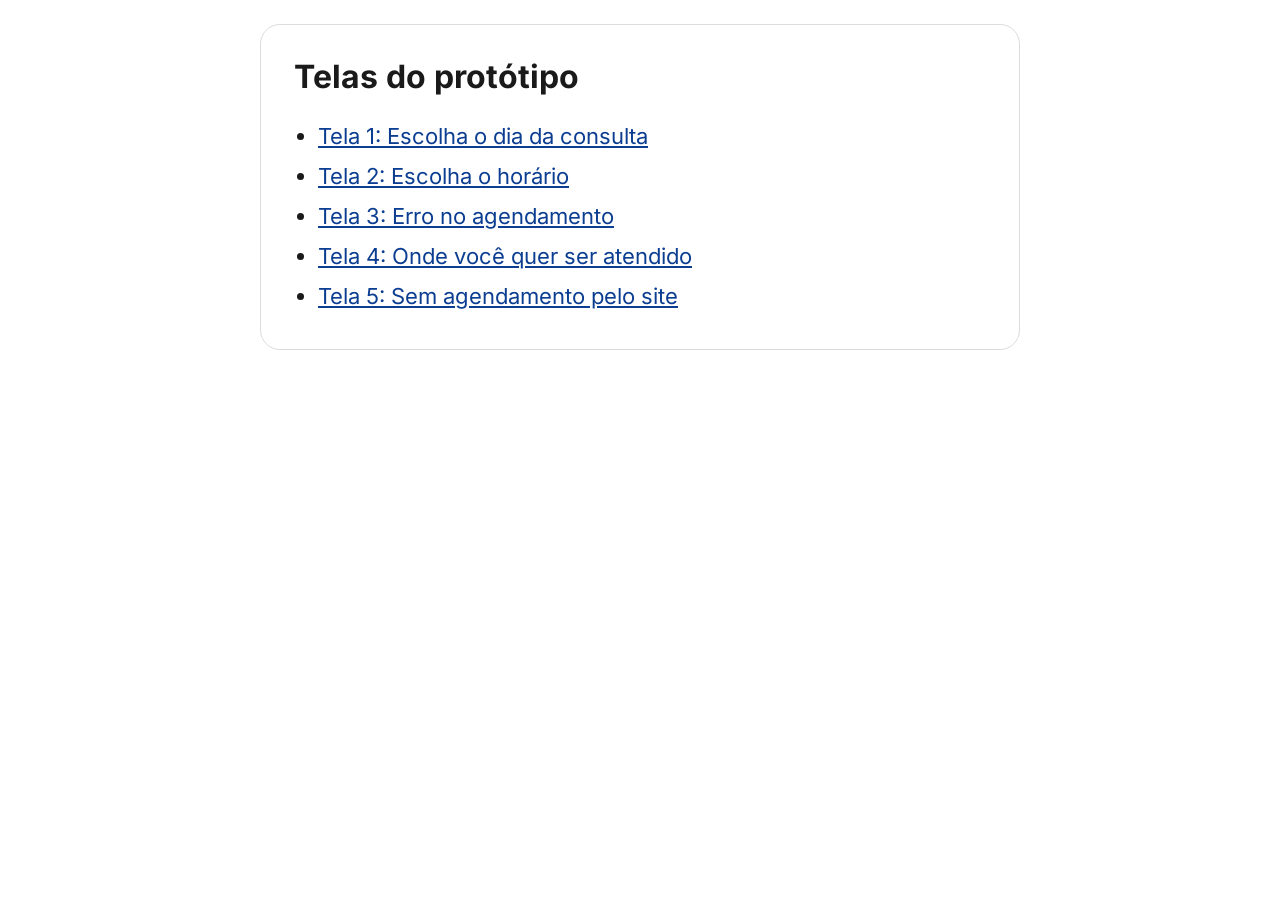
==== index.html @ 3f435fcb "Front-end das 5 telas do prototipo Co-Authored-By: Claude Sonnet 5.5 <noreply@anthropic.com>" ====
<!DOCTYPE html>
<html lang="pt-BR">
<head>
<meta charset="utf-8">
<meta name="viewport" content="width=device-width, initial-scale=1">
<title>Telas do protótipo</title>
<link rel="stylesheet" href="styles.css">
</head>
<body>
<main class="cartao">
<h1>Telas do protótipo</h1>
<ul style="margin-top:20px;padding-left:24px;line-height:40px">
<li><a href="tela-1.html" style="color:#0b3d91">Tela 1: Escolha o dia da consulta</a></li>
<li><a href="tela-2.html" style="color:#0b3d91">Tela 2: Escolha o horário</a></li>
<li><a href="tela-3.html" style="color:#0b3d91">Tela 3: Erro no agendamento</a></li>
<li><a href="tela-4.html" style="color:#0b3d91">Tela 4: Onde você quer ser atendido</a></li>
<li><a href="tela-5.html" style="color:#0b3d91">Tela 5: Sem agendamento pelo site</a></li>
</ul>
</main>
</body>
</html>
---- styles.css ----
@font-face{font-family:"Inter";font-weight:400;font-style:normal;font-display:swap;src:url("fonts/inter-latin-400-normal.woff2") format("woff2")}
@font-face{font-family:"Inter";font-weight:600;font-style:normal;font-display:swap;src:url("fonts/inter-latin-600-normal.woff2") format("woff2")}
@font-face{font-family:"Inter";font-weight:700;font-style:normal;font-display:swap;src:url("fonts/inter-latin-700-normal.woff2") format("woff2")}

:root{--azul:#0b3d91;--texto:#1a1a1a;--cinza:#5f5f5f;--borda:#6b7a99;--claro:#eeeeee}
*{box-sizing:border-box}
html{-webkit-text-size-adjust:100%}
body{margin:0;background:#fff;color:var(--texto);font-family:"Inter",system-ui,sans-serif;font-size:22px;line-height:28px}
h1,h2,p,ol,ul{margin:0;padding:0}
button,input{font:inherit;color:inherit}
button{cursor:pointer}
:focus-visible{outline:3px solid #f5a300;outline-offset:2px}

.cartao{width:100%;max-width:760px;margin:24px auto;border:1px solid #dcdcdc;border-radius:20px;padding:0 33px 33px;background:#fff;overflow:hidden}
.cartao.t1{min-height:907px}.cartao.t2{min-height:774px}.cartao.t3{min-height:491px}.cartao.t4{min-height:544px}.cartao.t5{min-height:440px}
.cartao>*:first-child{margin-top:33px}

/* etapas */
.etapa{font-size:22px;line-height:30px;font-weight:600;color:var(--azul)}
.barras{list-style:none;display:grid;grid-template-columns:repeat(5,1fr);gap:10px;margin-top:9px}
.barras li{height:10px;border-radius:5px;background:#eef0f4;border:1px solid #7a8196}
.barras li.feito,.barras li.atual{background:var(--azul);border-color:var(--azul)}
.nomes{list-style:none;display:grid;grid-template-columns:repeat(5,1fr);gap:10px;margin-top:7px;font-size:17px;line-height:24px;color:var(--cinza)}
.nomes li.feito{color:var(--azul)}
.nomes li.atual{color:var(--azul);font-weight:700}
.nomes .ok{font-size:16px}

h1{font-size:32px;line-height:38px;font-weight:700;color:var(--texto)}
.etapa-titulo{margin-top:23px}

/* botões */
.btn{display:flex;align-items:center;justify-content:center;width:100%;border-radius:14px;font-weight:700;text-align:center}
.btn-prim{background:var(--azul);border:2px solid var(--azul);color:#fff;height:68px;font-size:24px}
.btn-sec{background:#fff;border:2px solid var(--azul);color:var(--azul);height:62px;font-size:22px}

/* tela 1 */
.nav-mes{display:flex;justify-content:space-between;align-items:center;margin-top:25px}
.nav-mes button{width:209px;height:62px;background:#fff;border:2px solid var(--borda);border-radius:14px;font-size:19px;font-weight:600}
.nav-mes h2{font-size:26px;line-height:34px;font-weight:700}
.semana,.dias{display:grid;grid-template-columns:repeat(7,1fr);gap:8px}
.semana{margin-top:31px;list-style:none;text-align:center;font-size:20px;line-height:24px;font-weight:600}
.dias{margin-top:14px;list-style:none}
.dias button{width:100%;height:64px;background:#fff;border:2px solid var(--borda);border-radius:12px;font-size:24px;font-weight:600}
.dias button:disabled{background:var(--claro);border-color:var(--claro);color:#555;text-decoration:line-through;cursor:default}
.dias button[aria-pressed="true"]{background:var(--azul);border-color:var(--azul);color:#fff}
.dias .vazio{visibility:hidden}
.legenda{margin-top:22px;font-size:19px;line-height:26px}
.escolhido{margin-top:24px;font-size:22px;font-weight:600}
.t1 .btn-prim{margin-top:22px}

/* tela 2 */
.sub{margin-top:24px}
.periodo{margin-top:24px;font-size:24px;font-weight:700}
.periodo.tarde{margin-top:25px}
.horas{list-style:none;display:grid;grid-template-columns:repeat(3,1fr);gap:16px;margin-top:12px}
.horas.h2{margin-top:14px}
.horas button{width:100%;height:63px;background:#fff;border:2px solid var(--borda);border-radius:12px;font-size:24px;font-weight:600}
.horas button[aria-pressed="true"]{background:var(--azul);border-color:var(--azul);color:#fff}
.btn-mais{height:54px;margin-top:25px;border-radius:12px;font-size:20px}
.aviso{margin-top:25px;height:60px;display:flex;align-items:center;padding:0 20px;background:#e8eefa;border-radius:12px;font-size:20px}
.t2 .btn-prim{margin-top:24px}

/* telas 3 e 5 */
.selo{display:inline-flex;align-items:center;height:40px;padding:0 16px;border-radius:20px;background:#fff0c2;color:#5a3a00;font-size:20px;font-weight:700}
.t3 h1,.t5 h1{margin-top:26px}
.texto{margin-top:29px;font-size:22px;line-height:30px}
.t3 .btn-prim,.t5 .btn-prim{margin-top:23px}
.t3 .btn-sec,.t5 .btn-sec{margin-top:25px}
.ajuda{margin-top:24px;font-size:22px;font-weight:600}

/* tela 4 */
.rotulo{display:block;margin-top:24px;font-size:22px;font-weight:600}
.campo{display:block;width:100%;height:62px;margin-top:10px;padding:0 20px;background:#fff;border:2px solid var(--borda);border-radius:12px;font-size:22px}
.campo::placeholder{color:#6b6b6b;opacity:1}
.t4 .btn-sec{height:58px;font-size:21px;margin-top:12px;border-radius:12px}
.acoes{display:flex;gap:17px;margin-top:25px}
.acoes .btn{height:64px;border-radius:12px}
.btn-voltar{width:199px;flex:none;background:#fff;border:2px solid var(--borda);color:var(--texto);font-size:24px}
.acoes .btn-prim{flex:1;width:auto}
.nota{margin-top:22px;font-size:19px;line-height:30px}
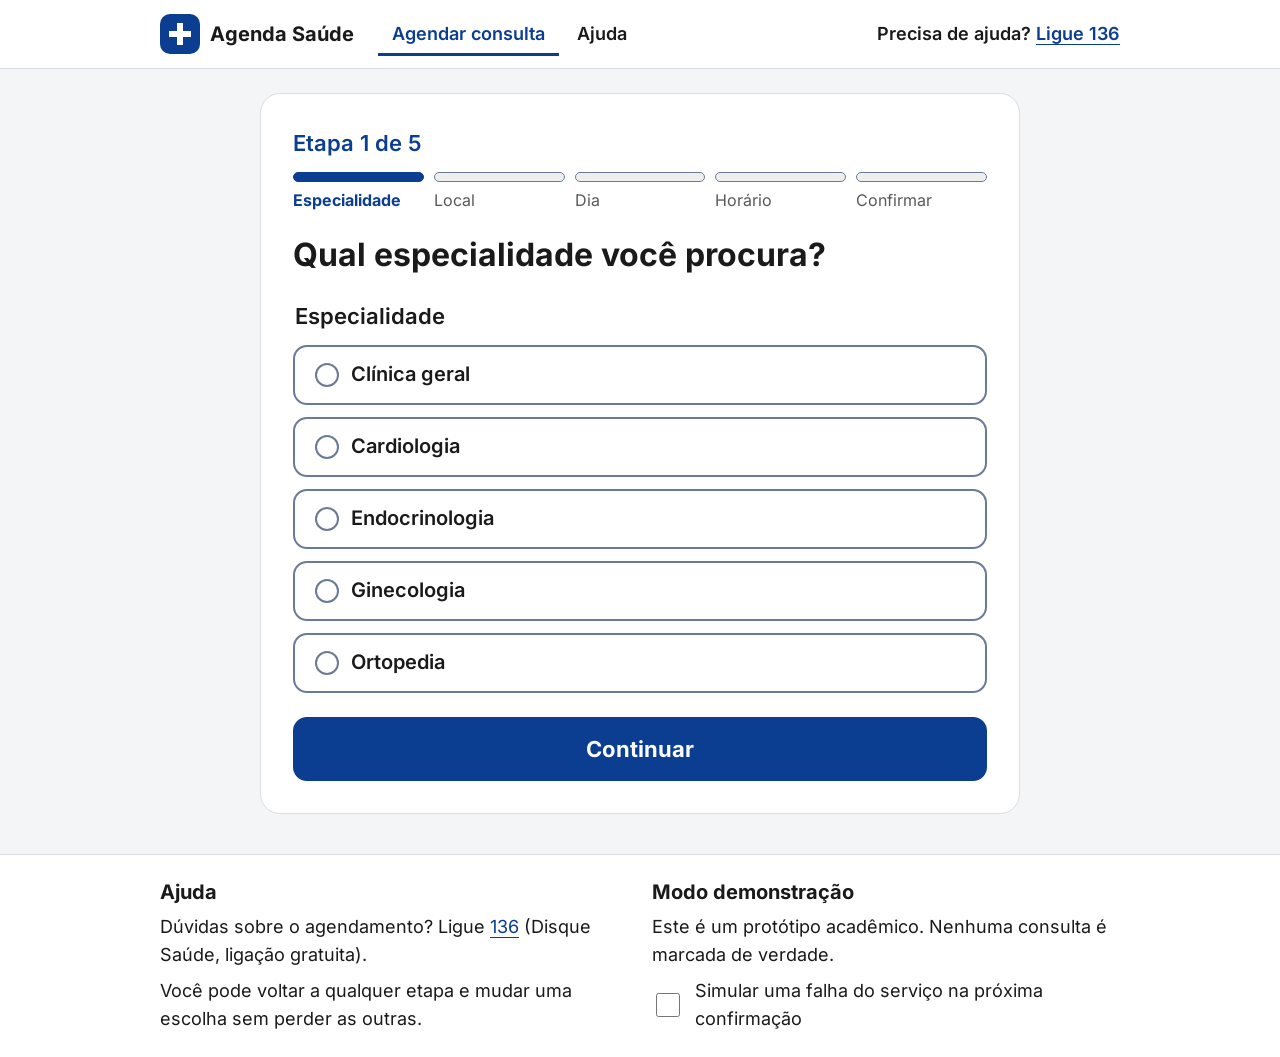
==== commit e6457e7f: "Substitui o site pelo fluxo de agendamento em uma pagina (v2) A versao anterior (5 telas do prototip" ====
--- a/index.html
+++ b/index.html
@@ -1,21 +1,59 @@
 <!DOCTYPE html>
 <html lang="pt-BR">
 <head>
-<meta charset="utf-8">
-<meta name="viewport" content="width=device-width, initial-scale=1">
-<title>Telas do protótipo</title>
-<link rel="stylesheet" href="styles.css">
+  <meta charset="utf-8">
+  <meta name="viewport" content="width=device-width, initial-scale=1">
+  <title>Agendar consulta | Agenda Saúde</title>
+  <meta name="description" content="Protótipo de agendamento de consulta em uma página, com cinco etapas.">
+  <link rel="stylesheet" href="estilo.css">
 </head>
 <body>
-<main class="cartao">
-<h1>Telas do protótipo</h1>
-<ul style="margin-top:20px;padding-left:24px;line-height:40px">
-<li><a href="tela-1.html" style="color:#0b3d91">Tela 1: Escolha o dia da consulta</a></li>
-<li><a href="tela-2.html" style="color:#0b3d91">Tela 2: Escolha o horário</a></li>
-<li><a href="tela-3.html" style="color:#0b3d91">Tela 3: Erro no agendamento</a></li>
-<li><a href="tela-4.html" style="color:#0b3d91">Tela 4: Onde você quer ser atendido</a></li>
-<li><a href="tela-5.html" style="color:#0b3d91">Tela 5: Sem agendamento pelo site</a></li>
-</ul>
-</main>
+  <a class="skip" href="#conteudo">Ir para o conteúdo</a>
+
+  <header class="topo">
+    <div class="topo-in">
+      <a class="marca" href="./" aria-label="Agenda Saúde, página inicial">
+        <svg class="marca-ic" viewBox="0 0 40 40" aria-hidden="true" focusable="false">
+          <rect width="40" height="40" rx="10" fill="#0B3D91"></rect>
+          <path d="M17 9h6v8h8v6h-8v8h-6v-8H9v-6h8z" fill="#fff"></path>
+        </svg>
+        <span class="marca-nome">Agenda Saúde</span>
+      </a>
+      <nav class="menu" aria-label="Principal">
+        <ul>
+          <li><a href="./" aria-current="page">Agendar consulta</a></li>
+          <li><a href="#ajuda">Ajuda</a></li>
+        </ul>
+      </nav>
+      <p class="topo-ajuda">Precisa de ajuda? <a href="tel:136">Ligue 136</a></p>
+    </div>
+  </header>
+
+  <main id="conteudo" class="principal" tabindex="-1">
+    <div id="app"></div>
+    <noscript><p class="aviso-js">Esta página precisa de JavaScript para mostrar as etapas do agendamento. Se preferir, ligue 136 (Disque Saúde).</p></noscript>
+  </main>
+
+  <div id="status" class="sr-only" role="status" aria-live="polite"></div>
+
+  <footer class="rodape" id="ajuda">
+    <div class="rodape-in">
+      <section aria-labelledby="ajuda-titulo">
+        <h2 id="ajuda-titulo">Ajuda</h2>
+        <p>Dúvidas sobre o agendamento? Ligue <a href="tel:136">136</a> (Disque Saúde, ligação gratuita).</p>
+        <p>Você pode voltar a qualquer etapa e mudar uma escolha sem perder as outras.</p>
+      </section>
+      <section aria-labelledby="demo-titulo" class="demo">
+        <h2 id="demo-titulo">Modo demonstração</h2>
+        <p>Este é um protótipo acadêmico. Nenhuma consulta é marcada de verdade.</p>
+        <label class="demo-op">
+          <input type="checkbox" id="demo-falha">
+          <span>Simular uma falha do serviço na próxima confirmação</span>
+        </label>
+      </section>
+    </div>
+  </footer>
+
+  <script src="app.js"></script>
 </body>
 </html>
--- a/estilo.css
+++ b/estilo.css
@@ -0,0 +1,240 @@
+@font-face { font-family: "Inter"; font-weight: 400; font-style: normal; font-display: swap; src: url("fonts/inter-latin-400-normal.woff2") format("woff2"); }
+@font-face { font-family: "Inter"; font-weight: 600; font-style: normal; font-display: swap; src: url("fonts/inter-latin-600-normal.woff2") format("woff2"); }
+@font-face { font-family: "Inter"; font-weight: 700; font-style: normal; font-display: swap; src: url("fonts/inter-latin-700-normal.woff2") format("woff2"); }
+
+:root {
+  --ink: #1a1a1a;
+  --muted: #595959;
+  --blue: #0b3d91;
+  --blue-soft: #e8eef9;
+  --line: #6b7a99;
+  --line-soft: #d9dde5;
+  --off: #eeeeee;
+  --bg: #f4f5f7;
+  --white: #ffffff;
+  --ok-bg: #e3f4e8;
+  --ok-ink: #14532d;
+  --warn-bg: #fff4d6;
+  --warn-ink: #5c3b00;
+  --err-bg: #fde8e8;
+  --err-ink: #8a1c1c;
+  --radius: 0.875rem;
+}
+
+*, *::before, *::after { box-sizing: border-box; }
+
+html { font-size: 100%; -webkit-text-size-adjust: 100%; }
+
+body {
+  margin: 0;
+  font-family: "Inter", system-ui, -apple-system, "Segoe UI", Roboto, Arial, sans-serif;
+  font-size: 1.125rem;
+  line-height: 1.55;
+  color: var(--ink);
+  background: var(--bg);
+  min-height: 100vh;
+  display: flex;
+  flex-direction: column;
+}
+
+a { color: var(--blue); text-underline-offset: 0.2em; }
+a:hover { text-decoration-thickness: 2px; }
+
+:focus-visible { outline: 3px solid var(--ink); outline-offset: 3px; border-radius: 4px; }
+:focus:not(:focus-visible) { outline: none; }
+h1:focus { outline: none; }
+main:focus { outline: none; }
+
+.sr-only {
+  position: absolute; width: 1px; height: 1px; margin: -1px; padding: 0; border: 0;
+  overflow: hidden; clip: rect(0 0 0 0); clip-path: inset(50%); white-space: nowrap;
+}
+
+.skip {
+  position: absolute; left: 1rem; top: -4rem; z-index: 10;
+  background: var(--ink); color: var(--white); padding: 0.75rem 1rem; border-radius: 0.5rem;
+}
+.skip:focus { top: 1rem; }
+
+/* ---------- topo ---------- */
+.topo { background: var(--white); border-bottom: 1px solid var(--line-soft); }
+.topo-in {
+  max-width: 62rem; margin: 0 auto; padding: 0.75rem 1rem;
+  display: flex; flex-wrap: wrap; align-items: center; gap: 0.5rem 1.5rem;
+}
+.marca { display: inline-flex; align-items: center; gap: 0.625rem; min-height: 2.75rem; text-decoration: none; color: var(--ink); }
+.marca-ic { width: 2.5rem; height: 2.5rem; flex: none; }
+.marca-nome { font-weight: 700; font-size: 1.25rem; }
+.menu { flex: 1 1 auto; }
+.menu ul { list-style: none; margin: 0; padding: 0; display: flex; flex-wrap: wrap; gap: 0.25rem; }
+.menu a {
+  display: inline-flex; align-items: center; min-height: 2.75rem; padding: 0 0.875rem;
+  border-radius: 0.5rem; text-decoration: none; color: var(--ink); font-weight: 600;
+}
+.menu a:hover { background: var(--blue-soft); }
+.menu a[aria-current="page"] { color: var(--blue); box-shadow: inset 0 -3px 0 var(--blue); border-radius: 0; }
+.topo-ajuda { margin: 0; font-weight: 600; }
+.topo-ajuda a { display: inline-flex; align-items: center; min-height: 2.75rem; }
+
+/* ---------- principal ---------- */
+.principal { flex: 1 0 auto; width: 100%; max-width: 62rem; margin: 0 auto; padding: 1.5rem 1rem 2.5rem; }
+#app { max-width: 47.5rem; margin: 0 auto; }
+.aviso-js { background: var(--warn-bg); color: var(--warn-ink); padding: 1rem; border-radius: var(--radius); }
+
+.card {
+  background: var(--white); border: 1px solid var(--line-soft); border-radius: 1.25rem;
+  padding: 2rem; display: flex; flex-direction: column; gap: 1.5rem;
+}
+
+h1 { font-size: 2rem; line-height: 1.25; margin: 0; font-weight: 700; }
+h2 { font-size: 1.5rem; line-height: 1.3; margin: 0; font-weight: 700; }
+h3 { font-size: 1.25rem; line-height: 1.3; margin: 0; font-weight: 700; }
+p { margin: 0; }
+.lead { font-size: 1.375rem; line-height: 1.5; }
+.muted { color: var(--muted); }
+
+/* ---------- etapas ---------- */
+.etapa-txt { font-size: 1.375rem; font-weight: 600; color: var(--blue); margin: 0 0 0.75rem; }
+.so-estreito { display: none; }
+.steps { list-style: none; margin: 0; padding: 0; display: grid; grid-template-columns: repeat(5, 1fr); gap: 0.625rem; }
+.steps li { display: flex; flex-direction: column; gap: 0.5rem; min-width: 0; }
+.steps .barra { height: 0.625rem; border-radius: 999px; background: var(--off); border: 1px solid var(--line); }
+.steps .on .barra { background: var(--blue); border-color: var(--blue); }
+.steps .nome { font-size: 1rem; line-height: 1.3; color: var(--muted); overflow-wrap: anywhere; }
+.steps .on .nome { color: var(--blue); }
+.steps .atual .nome { font-weight: 700; }
+.ic { width: 1.1em; height: 1.1em; vertical-align: -0.15em; flex: none; }
+
+/* ---------- botões ---------- */
+.btn {
+  display: inline-flex; align-items: center; justify-content: center; gap: 0.5rem;
+  min-height: 3.5rem; min-width: 3rem; padding: 0.5rem 1.5rem;
+  font: inherit; font-size: 1.25rem; font-weight: 600; line-height: 1.2;
+  border-radius: var(--radius); border: 2px solid var(--line); background: var(--white); color: var(--ink);
+  cursor: pointer; text-decoration: none; text-align: center;
+}
+.btn:hover { background: var(--blue-soft); }
+.btn-primary { background: var(--blue); border-color: var(--blue); color: var(--white); font-weight: 700; font-size: 1.375rem; min-height: 4rem; }
+.btn-primary:hover { background: #082d6c; border-color: #082d6c; }
+.btn-outline { border-color: var(--blue); color: var(--blue); }
+.btn-wide { width: 100%; }
+.actions { display: flex; flex-wrap: wrap; gap: 1rem; }
+.actions .btn-primary { flex: 1 1 12rem; }
+.actions .btn:not(.btn-primary) { flex: 0 1 auto; }
+
+/* ---------- campos ---------- */
+.field { display: flex; flex-direction: column; gap: 0.5rem; }
+.field label, .legend { font-weight: 600; font-size: 1.375rem; }
+.hint { color: var(--muted); font-size: 1rem; }
+.input {
+  min-height: 4rem; padding: 0.5rem 1.25rem; font: inherit; font-size: 1.25rem; color: var(--ink);
+  background: var(--white); border: 2px solid var(--line); border-radius: var(--radius); width: 100%;
+}
+.input[aria-invalid="true"] { border-color: var(--err-ink); border-width: 3px; }
+.erro-msg {
+  display: flex; gap: 0.5rem; align-items: flex-start; background: var(--err-bg); color: var(--err-ink);
+  padding: 0.75rem 1rem; border-radius: 0.625rem; font-weight: 600; font-size: 1.125rem;
+}
+fieldset { margin: 0; padding: 0; border: 0; min-width: 0; }
+.opts { display: grid; gap: 0.75rem; margin-top: 0.75rem; }
+.opt { position: relative; display: block; }
+.opt input { position: absolute; opacity: 0; inset: 0; width: 100%; height: 100%; margin: 0; cursor: pointer; }
+.opt span {
+  display: flex; align-items: center; gap: 0.75rem; min-height: 3.75rem; padding: 0.5rem 1.25rem;
+  border: 2px solid var(--line); border-radius: var(--radius); font-size: 1.25rem; font-weight: 600; background: var(--white);
+}
+.opt span::before {
+  content: ""; width: 1.5rem; height: 1.5rem; border-radius: 50%; border: 2px solid var(--line); flex: none; background: var(--white);
+}
+.opt input:checked + span { background: var(--blue); border-color: var(--blue); color: var(--white); }
+.opt input:checked + span::before { border-color: var(--white); background: radial-gradient(circle, var(--white) 0 45%, transparent 50%); }
+.opt input:focus-visible + span { outline: 3px solid var(--ink); outline-offset: 3px; }
+.opt:hover span { background: var(--blue-soft); }
+.opt input:checked + span:hover { background: #082d6c; }
+
+/* ---------- calendário ---------- */
+.mes-nav { display: flex; align-items: center; gap: 0.75rem; }
+.mes-nav h2 { flex: 1; text-align: center; }
+.mes-nav .btn { flex: none; min-height: 4rem; }
+.btn[aria-disabled="true"] { background: var(--off); border-color: var(--line-soft); color: var(--muted); cursor: not-allowed; }
+.cal { width: 100%; border-collapse: separate; border-spacing: 0.375rem; table-layout: fixed; margin: -0.375rem; width: calc(100% + 0.75rem); }
+.cal th { font-weight: 600; font-size: 1.0625rem; padding: 0.25rem 0; text-align: center; }
+.cal td { padding: 0; text-align: center; }
+.dia {
+  width: 100%; min-height: 3.5rem; padding: 0; font: inherit; font-size: 1.5rem; font-weight: 600; color: var(--ink);
+  background: var(--white); border: 2px solid var(--line); border-radius: 0.75rem; cursor: pointer;
+  display: inline-flex; align-items: center; justify-content: center; gap: 0.15rem;
+}
+.dia:hover { background: var(--blue-soft); }
+.dia[aria-pressed="true"] { background: var(--blue); border-color: var(--blue); color: var(--white); font-weight: 700; }
+.dia:disabled { background: var(--off); border-color: var(--off); color: var(--muted); text-decoration: line-through; font-weight: 400; cursor: not-allowed; }
+.legenda { font-size: 1.0625rem; }
+.escolha { font-size: 1.25rem; font-weight: 600; }
+
+/* ---------- clínicas e horários ---------- */
+.clinica { border: 1px solid var(--line-soft); border-radius: var(--radius); padding: 1.25rem; display: flex; flex-direction: column; gap: 1rem; }
+.badge { display: inline-flex; align-self: flex-start; align-items: center; gap: 0.4rem; padding: 0.375rem 1rem; border-radius: 999px; font-weight: 700; font-size: 1.0625rem; }
+.badge-warn { background: var(--warn-bg); color: var(--warn-ink); }
+.badge-ok { background: var(--ok-bg); color: var(--ok-ink); font-size: 1.375rem; padding: 0.5rem 1.125rem; }
+.badge-err { background: var(--warn-bg); color: var(--warn-ink); }
+.horas { display: grid; grid-template-columns: repeat(3, 1fr); gap: 0.75rem; margin-top: 0.5rem; }
+.hora { position: relative; display: block; }
+.hora input { position: absolute; opacity: 0; inset: 0; width: 100%; height: 100%; margin: 0; cursor: pointer; }
+.hora span {
+  display: flex; align-items: center; justify-content: center; min-height: 3.5rem; border: 2px solid var(--line);
+  border-radius: var(--radius); font-size: 1.375rem; font-weight: 600; background: var(--white);
+}
+.hora input:checked + span { background: var(--blue); border-color: var(--blue); color: var(--white); font-weight: 700; }
+.hora input:checked + span::before { content: "\2713\00a0"; }
+.hora input:focus-visible + span { outline: 3px solid var(--ink); outline-offset: 3px; }
+.hora:hover span { background: var(--blue-soft); }
+.hora input:checked + span:hover { background: #082d6c; }
+.aviso { background: var(--blue-soft); padding: 0.875rem 1.125rem; border-radius: 0.625rem; }
+
+/* ---------- resumo ---------- */
+.resumo { display: grid; gap: 1rem; margin: 0; }
+.resumo > div { display: flex; flex-direction: column; gap: 0.25rem; border-bottom: 1px solid var(--line-soft); padding-bottom: 1rem; }
+.resumo dt { color: var(--muted); font-size: 1.0625rem; }
+.resumo dd { margin: 0; font-size: 1.375rem; font-weight: 600; display: flex; align-items: center; justify-content: space-between; gap: 0.75rem; flex-wrap: wrap; }
+.resumo dd span { overflow-wrap: anywhere; }
+.resumo .btn { min-height: 3rem; font-size: 1.0625rem; padding: 0.25rem 1rem; }
+
+/* ---------- rodapé ---------- */
+.rodape { background: var(--white); border-top: 1px solid var(--line-soft); margin-top: auto; }
+.rodape-in { max-width: 62rem; margin: 0 auto; padding: 1.5rem 1rem; display: grid; grid-template-columns: repeat(auto-fit, minmax(16rem, 1fr)); gap: 1.5rem; }
+.rodape section { display: flex; flex-direction: column; gap: 0.5rem; }
+.rodape h2 { font-size: 1.25rem; }
+.demo-op { display: flex; align-items: center; gap: 0.75rem; min-height: 2.75rem; cursor: pointer; }
+.demo-op input { width: 1.5rem; height: 1.5rem; flex: none; accent-color: var(--blue); }
+
+/* ---------- telas pequenas ---------- */
+@media (max-width: 40rem) {
+  .card { padding: 1.25rem; gap: 1.25rem; }
+  h1 { font-size: 1.625rem; }
+  .steps { gap: 0.375rem; }
+  .steps .nome {
+    position: absolute; width: 1px; height: 1px; margin: -1px; overflow: hidden; clip: rect(0 0 0 0); white-space: nowrap;
+  }
+  .steps li { position: relative; }
+  .so-estreito { display: inline; }
+  .mes-nav { flex-wrap: wrap; }
+  .mes-nav h2 { order: -1; flex: 1 0 100%; }
+  .mes-nav .btn { flex: 1 1 0; padding: 0.5rem; font-size: 1.0625rem; }
+  .dia { font-size: 1.25rem; min-height: 3rem; }
+  .horas { grid-template-columns: repeat(2, 1fr); }
+  .actions .btn:not(.btn-primary) { flex: 1 1 100%; }
+  .topo-ajuda { flex: 1 0 100%; }
+}
+@media (max-width: 22.5rem) {
+  .principal { padding-inline: 0.5rem; }
+  .card { padding: 0.75rem; }
+  .cal { border-spacing: 0.125rem; margin: -0.125rem; width: calc(100% + 0.25rem); }
+  .dia { font-size: 1.125rem; }
+  .dia .ic { display: none; }
+  .dia[aria-pressed="true"] { border-color: var(--ink); border-width: 4px; }
+}
+
+@media (prefers-reduced-motion: reduce) { * { scroll-behavior: auto !important; } }
+@media (forced-colors: active) {
+  .opt input:checked + span, .hora input:checked + span, .dia[aria-pressed="true"] { outline: 3px solid Highlight; }
+}
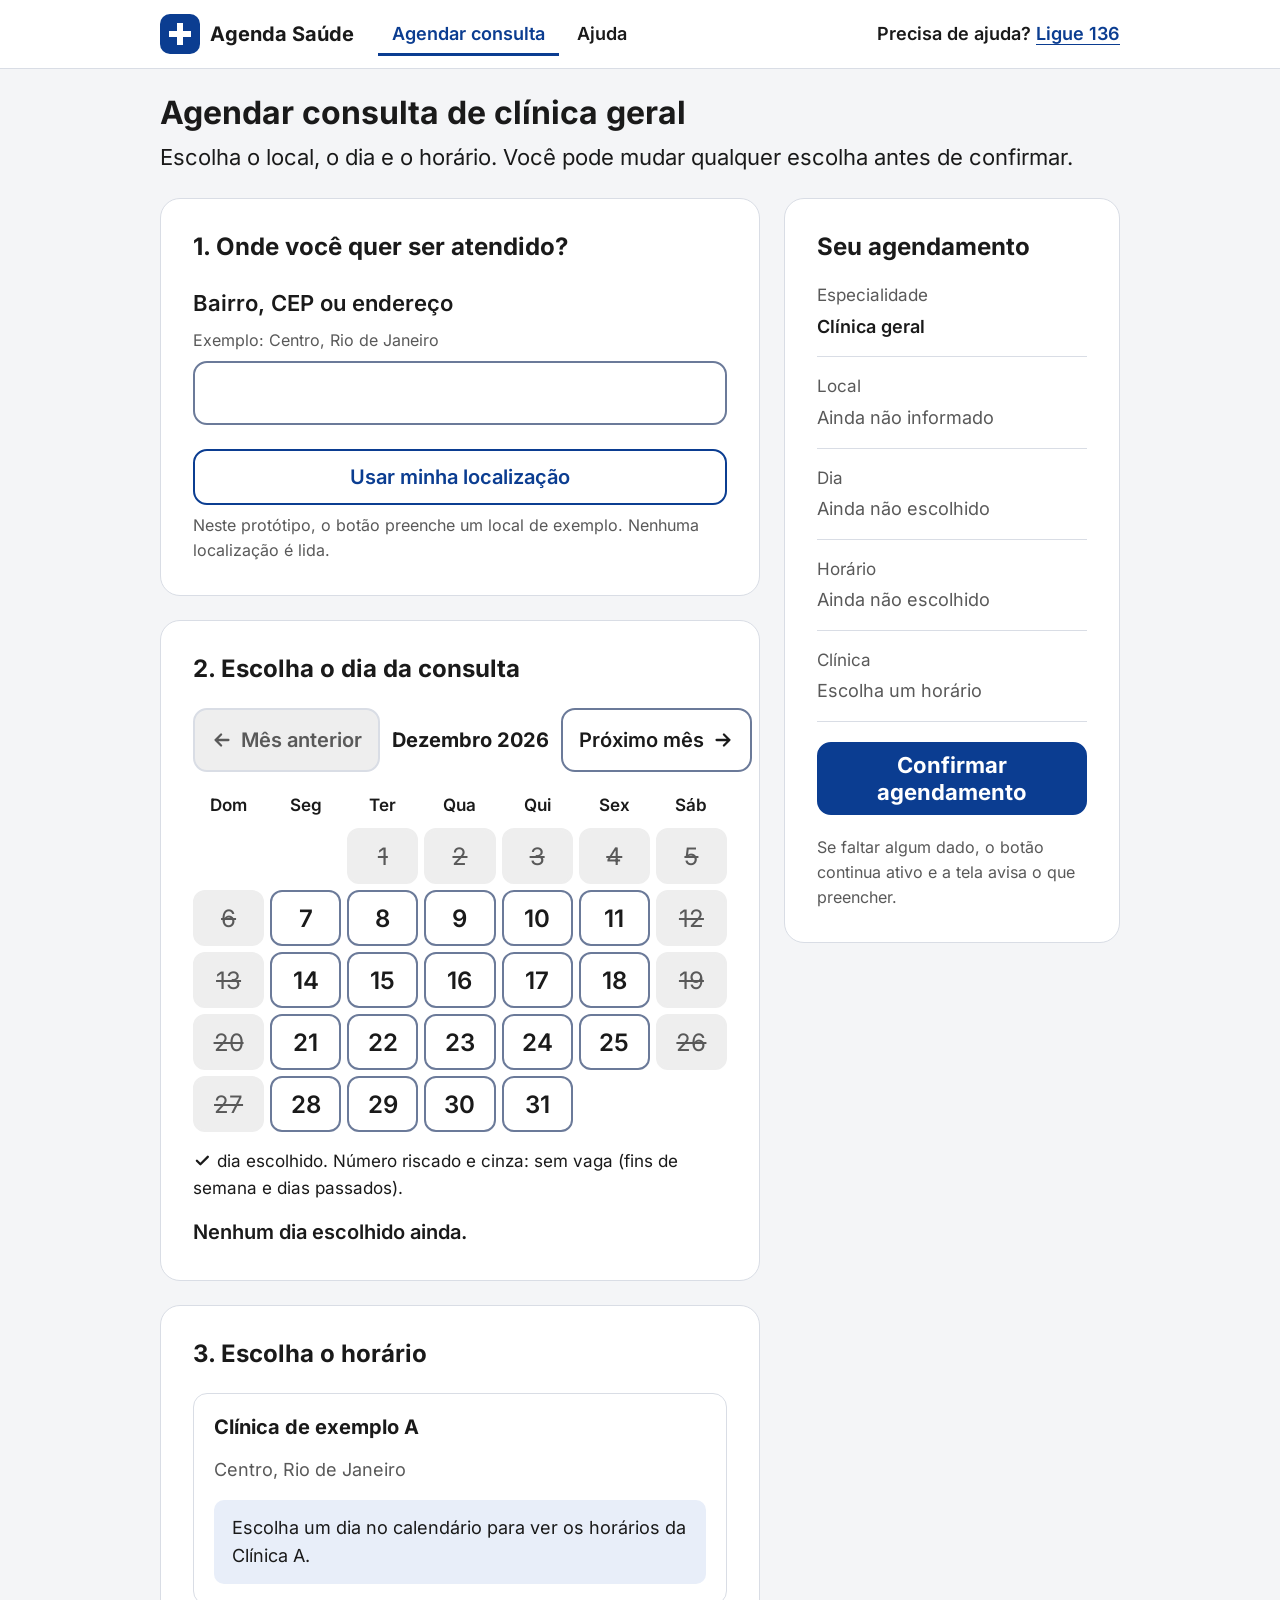
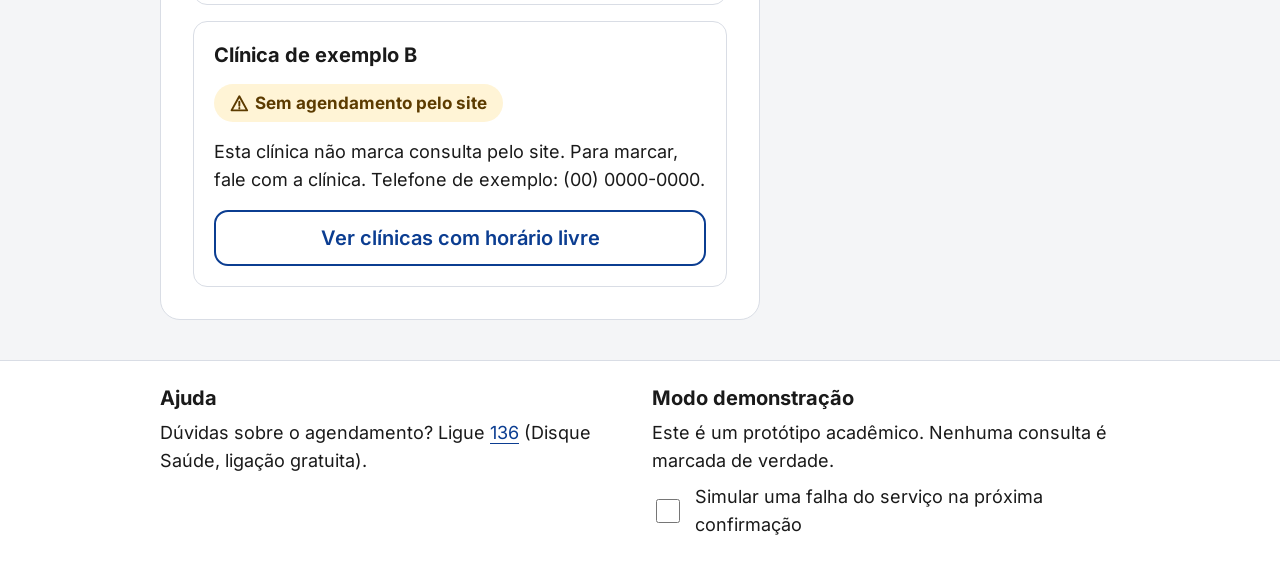
==== commit a30f9993: "Pagina unica de agendamento: todos os elementos na mesma tela Co-Authored-By: Claude Sonnet 5.5 <nor" ====
--- a/index.html
+++ b/index.html
@@ -4,7 +4,7 @@
   <meta charset="utf-8">
   <meta name="viewport" content="width=device-width, initial-scale=1">
   <title>Agendar consulta | Agenda Saúde</title>
-  <meta name="description" content="Protótipo de agendamento de consulta em uma página, com cinco etapas.">
+  <meta name="description" content="Protótipo de agendamento de consulta em uma única página.">
   <link rel="stylesheet" href="estilo.css">
 </head>
 <body>
@@ -30,8 +30,50 @@
   </header>
 
   <main id="conteudo" class="principal" tabindex="-1">
-    <div id="app"></div>
-    <noscript><p class="aviso-js">Esta página precisa de JavaScript para mostrar as etapas do agendamento. Se preferir, ligue 136 (Disque Saúde).</p></noscript>
+    <h1 id="titulo" tabindex="-1">Agendar consulta de clínica geral</h1>
+    <p class="lead intro">Escolha o local, o dia e o horário. Você pode mudar qualquer escolha antes de confirmar.</p>
+
+    <div id="resultado"></div>
+
+    <div id="formulario" class="layout">
+      <div class="coluna">
+        <section class="card" aria-labelledby="h-local">
+          <h2 id="h-local" tabindex="-1">1. Onde você quer ser atendido?</h2>
+          <div class="field">
+            <label for="loc">Bairro, CEP ou endereço</label>
+            <p class="hint" id="dica-loc">Exemplo: Centro, Rio de Janeiro</p>
+            <div id="erro-loc"></div>
+            <input class="input" type="text" id="loc" name="loc" aria-describedby="dica-loc" autocomplete="off">
+          </div>
+          <div class="field">
+            <button type="button" class="btn btn-outline btn-wide" id="btn-local">Usar minha localização</button>
+            <p class="hint">Neste protótipo, o botão preenche um local de exemplo. Nenhuma localização é lida.</p>
+          </div>
+        </section>
+
+        <section class="card" aria-labelledby="h-dia">
+          <h2 id="h-dia" tabindex="-1">2. Escolha o dia da consulta</h2>
+          <div id="calendario"></div>
+        </section>
+
+        <section class="card" aria-labelledby="h-hora">
+          <h2 id="h-hora" tabindex="-1">3. Escolha o horário</h2>
+          <div id="horarios"></div>
+        </section>
+      </div>
+
+      <aside class="resumo-col" aria-labelledby="h-resumo">
+        <div class="card">
+          <h2 id="h-resumo">Seu agendamento</h2>
+          <dl class="resumo" id="resumo"></dl>
+          <div id="erros" tabindex="-1"></div>
+          <button type="button" class="btn btn-primary btn-wide" id="btn-confirmar">Confirmar agendamento</button>
+          <p class="hint">Se faltar algum dado, o botão continua ativo e a tela avisa o que preencher.</p>
+        </div>
+      </aside>
+    </div>
+
+    <noscript><p class="aviso-js">Esta página precisa de JavaScript para funcionar. Se preferir, ligue 136 (Disque Saúde).</p></noscript>
   </main>
 
   <div id="status" class="sr-only" role="status" aria-live="polite"></div>
@@ -41,7 +83,6 @@
       <section aria-labelledby="ajuda-titulo">
         <h2 id="ajuda-titulo">Ajuda</h2>
         <p>Dúvidas sobre o agendamento? Ligue <a href="tel:136">136</a> (Disque Saúde, ligação gratuita).</p>
-        <p>Você pode voltar a qualquer etapa e mudar uma escolha sem perder as outras.</p>
       </section>
       <section aria-labelledby="demo-titulo" class="demo">
         <h2 id="demo-titulo">Modo demonstração</h2>
--- a/estilo.css
+++ b/estilo.css
@@ -154,7 +154,7 @@
 
 /* ---------- calendário ---------- */
 .mes-nav { display: flex; align-items: center; gap: 0.75rem; }
-.mes-nav h2 { flex: 1; text-align: center; }
+.mes-nav h3 { flex: 1; text-align: center; }
 .mes-nav .btn { flex: none; min-height: 4rem; }
 .btn[aria-disabled="true"] { background: var(--off); border-color: var(--line-soft); color: var(--muted); cursor: not-allowed; }
 .cal { width: 100%; border-collapse: separate; border-spacing: 0.375rem; table-layout: fixed; margin: -0.375rem; width: calc(100% + 0.75rem); }
@@ -218,7 +218,7 @@
   .steps li { position: relative; }
   .so-estreito { display: inline; }
   .mes-nav { flex-wrap: wrap; }
-  .mes-nav h2 { order: -1; flex: 1 0 100%; }
+  .mes-nav h3 { order: -1; flex: 1 0 100%; }
   .mes-nav .btn { flex: 1 1 0; padding: 0.5rem; font-size: 1.0625rem; }
   .dia { font-size: 1.25rem; min-height: 3rem; }
   .horas { grid-template-columns: repeat(2, 1fr); }
@@ -238,3 +238,28 @@
 @media (forced-colors: active) {
   .opt input:checked + span, .hora input:checked + span, .dia[aria-pressed="true"] { outline: 3px solid Highlight; }
 }
+
+/* ---------- página única ---------- */
+[hidden] { display: none !important; }
+.principal h1 { margin-bottom: 0.5rem; }
+.intro { margin-bottom: 1.5rem; }
+.layout { display: grid; gap: 1.5rem; grid-template-columns: minmax(0, 1fr); }
+.coluna { display: flex; flex-direction: column; gap: 1.5rem; min-width: 0; }
+#resultado:not(:empty) { margin-bottom: 1.5rem; }
+#calendario, #horarios { display: flex; flex-direction: column; gap: 1rem; }
+#erros:empty, #erro-loc:empty { display: none; }
+.erro-msg ul { margin: 0.25rem 0 0; padding: 0; list-style: none; }
+.erro-msg li { margin: 0; }
+.erro-msg a { color: inherit; font-weight: 700; display: block; min-height: 2.75rem; padding: 0.6rem 0; line-height: 1.35; }
+.vazio { color: var(--muted); font-weight: 400; }
+.resumo-col .resumo dd { font-size: 1.125rem; }
+.resumo-col .card { gap: 1.25rem; }
+#h-local, #h-dia, #h-hora, #cl-a, #res-titulo { scroll-margin-top: 1rem; }
+@media (min-width: 62rem) {
+  .layout { grid-template-columns: minmax(0, 1fr) 21rem; align-items: start; }
+}
+
+.mes-nav h3 { white-space: nowrap; }
+.mes-nav .btn { padding-inline: 1rem; }
+@media (max-width: 40rem) { .mes-nav h3 { white-space: normal; } }
+h1[tabindex="-1"]:focus, h2[tabindex="-1"]:focus, h3[tabindex="-1"]:focus { outline: none; }
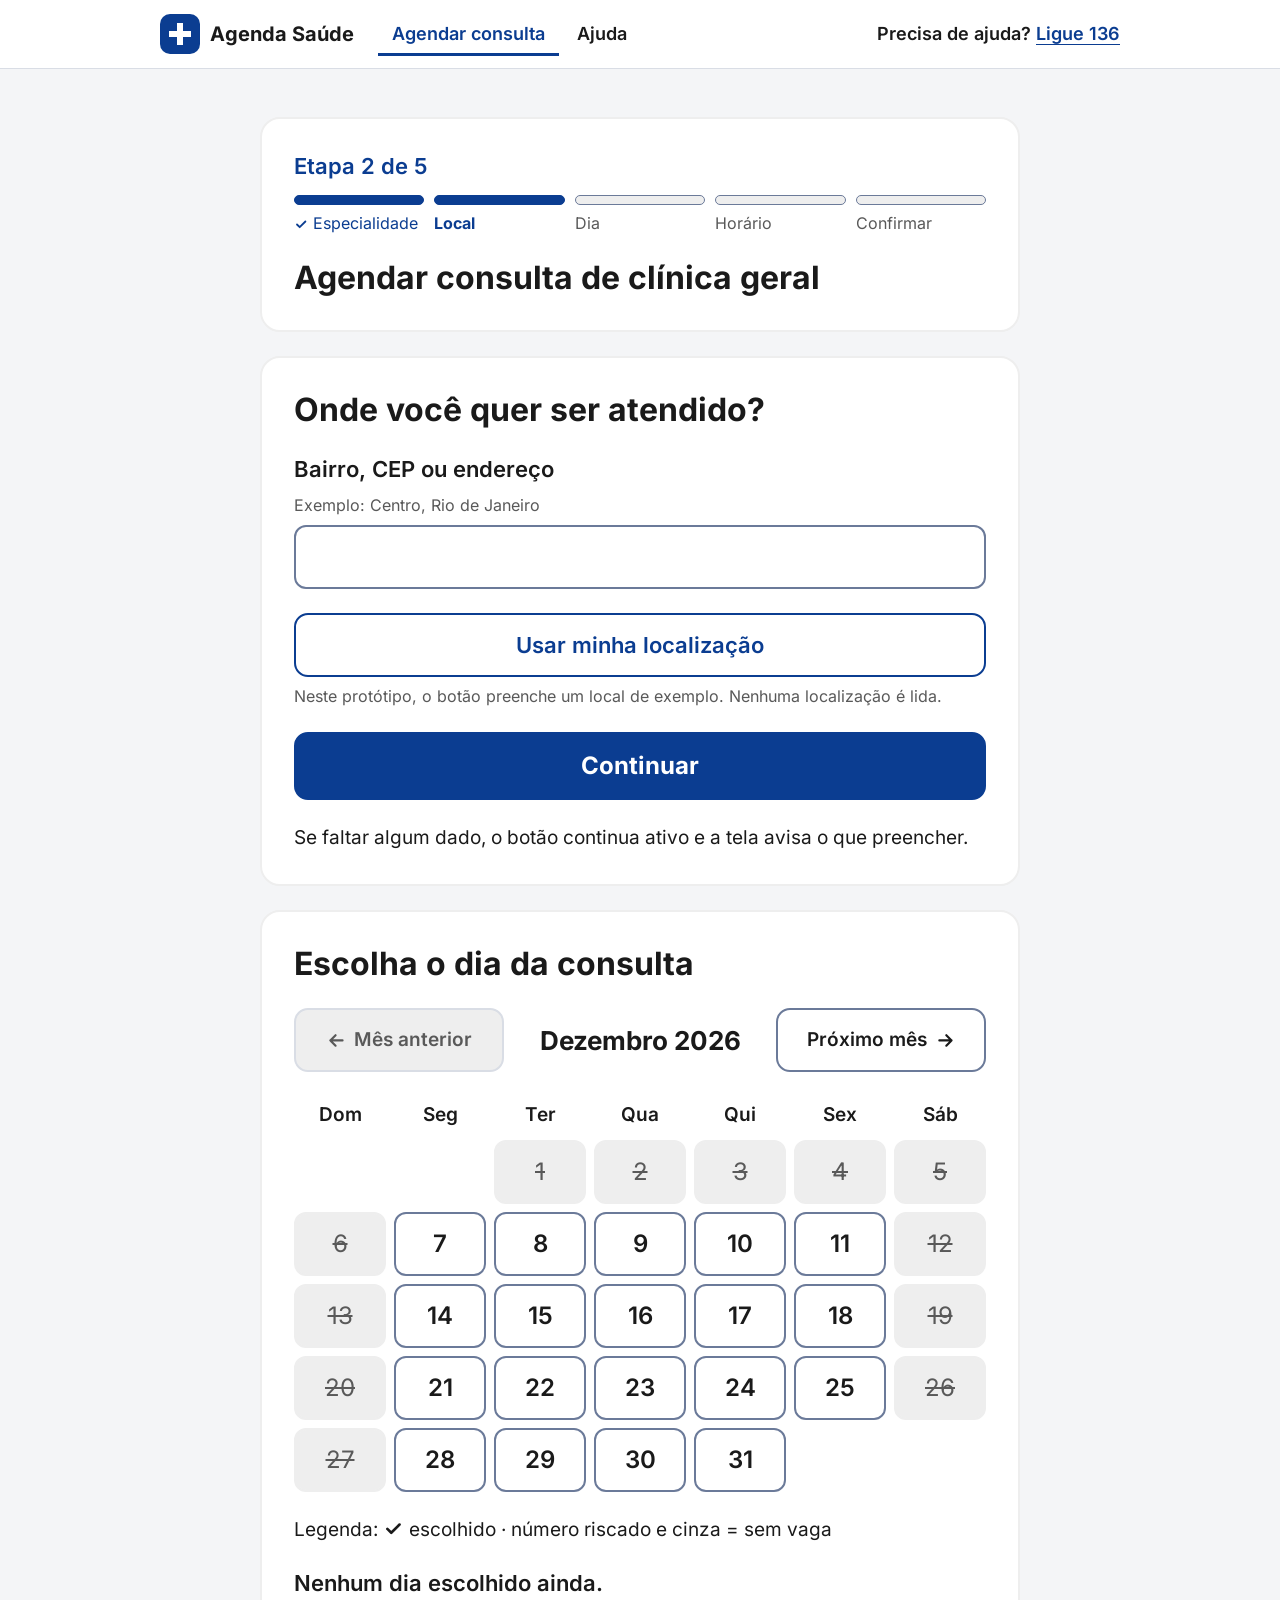
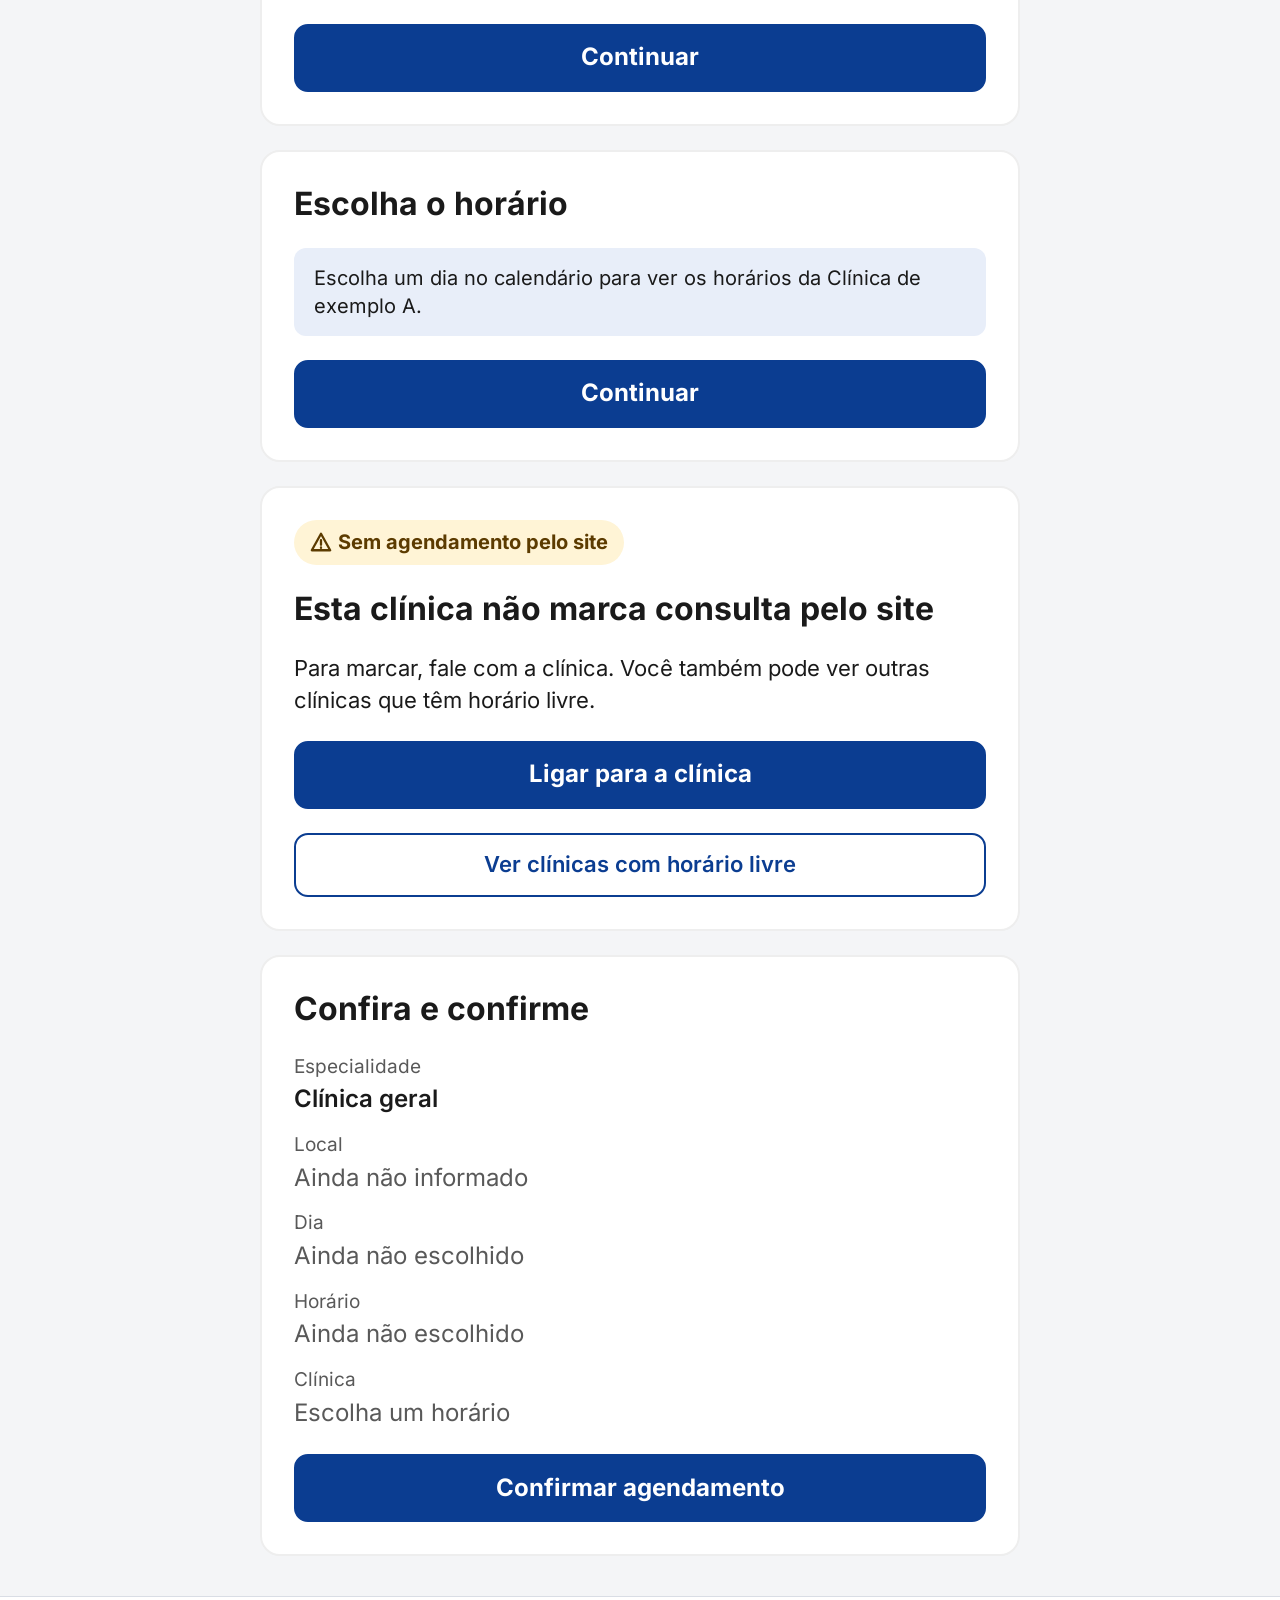
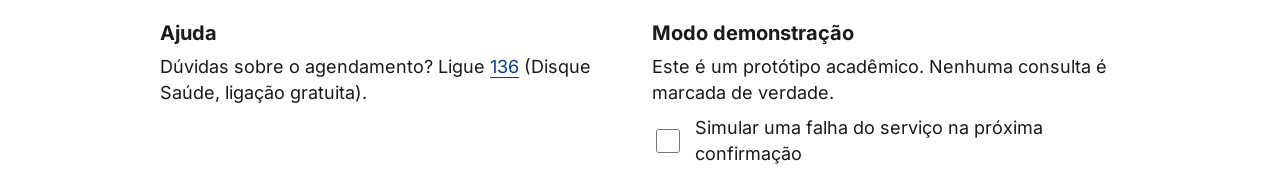
==== commit f0be7069: "Pagina unica fiel ao prototipo: indicador de etapas no topo e cartoes nas medidas do Figma Co-Author" ====
--- a/index.html
+++ b/index.html
@@ -30,15 +30,17 @@
   </header>
 
   <main id="conteudo" class="principal" tabindex="-1">
-    <h1 id="titulo" tabindex="-1">Agendar consulta de clínica geral</h1>
-    <p class="lead intro">Escolha o local, o dia e o horário. Você pode mudar qualquer escolha antes de confirmar.</p>
+    <div class="pilha">
+      <div id="resultado"></div>
 
-    <div id="resultado"></div>
+      <div id="formulario" class="pilha">
+        <section class="card" aria-labelledby="titulo">
+          <div id="etapas"></div>
+          <h1 id="titulo" tabindex="-1">Agendar consulta de clínica geral</h1>
+        </section>
 
-    <div id="formulario" class="layout">
-      <div class="coluna">
         <section class="card" aria-labelledby="h-local">
-          <h2 id="h-local" tabindex="-1">1. Onde você quer ser atendido?</h2>
+          <h2 id="h-local" tabindex="-1">Onde você quer ser atendido?</h2>
           <div class="field">
             <label for="loc">Bairro, CEP ou endereço</label>
             <p class="hint" id="dica-loc">Exemplo: Centro, Rio de Janeiro</p>
@@ -49,30 +51,41 @@
             <button type="button" class="btn btn-outline btn-wide" id="btn-local">Usar minha localização</button>
             <p class="hint">Neste protótipo, o botão preenche um local de exemplo. Nenhuma localização é lida.</p>
           </div>
+          <button type="button" class="btn btn-primary btn-wide" id="cont-local">Continuar</button>
+          <p class="nota">Se faltar algum dado, o botão continua ativo e a tela avisa o que preencher.</p>
         </section>
 
         <section class="card" aria-labelledby="h-dia">
-          <h2 id="h-dia" tabindex="-1">2. Escolha o dia da consulta</h2>
+          <h2 id="h-dia" tabindex="-1">Escolha o dia da consulta</h2>
           <div id="calendario"></div>
+          <div id="erro-dia"></div>
+          <button type="button" class="btn btn-primary btn-wide" id="cont-dia">Continuar</button>
         </section>
 
         <section class="card" aria-labelledby="h-hora">
-          <h2 id="h-hora" tabindex="-1">3. Escolha o horário</h2>
+          <h2 id="h-hora" tabindex="-1">Escolha o horário</h2>
           <div id="horarios"></div>
+          <div id="erro-hora"></div>
+          <button type="button" class="btn btn-primary btn-wide" id="cont-hora">Continuar</button>
         </section>
-      </div>
 
-      <aside class="resumo-col" aria-labelledby="h-resumo">
-        <div class="card">
-          <h2 id="h-resumo">Seu agendamento</h2>
+        <section class="card" aria-labelledby="h-clinica-b">
+          <span class="badge badge-warn"><svg class="ic" viewBox="0 0 24 24" aria-hidden="true" focusable="false"><path d="M12 3l10 18H2L12 3z" fill="none" stroke="currentColor" stroke-width="2.5" stroke-linejoin="round"/><path d="M12 10v5M12 18v.5" stroke="currentColor" stroke-width="2.5" stroke-linecap="round"/></svg> Sem agendamento pelo site</span>
+          <h2 id="h-clinica-b">Esta clínica não marca consulta pelo site</h2>
+          <p class="lead">Para marcar, fale com a clínica. Você também pode ver outras clínicas que têm horário livre.</p>
+          <button type="button" class="btn btn-primary btn-wide" id="btn-ligar" aria-expanded="false" aria-controls="telefone">Ligar para a clínica</button>
+          <p class="lead" id="telefone" hidden>Telefone de exemplo: (00) 0000-0000</p>
+          <button type="button" class="btn btn-outline btn-wide" id="btn-livre">Ver clínicas com horário livre</button>
+        </section>
+
+        <section class="card" aria-labelledby="h-confirmar">
+          <h2 id="h-confirmar" tabindex="-1">Confira e confirme</h2>
           <dl class="resumo" id="resumo"></dl>
           <div id="erros" tabindex="-1"></div>
           <button type="button" class="btn btn-primary btn-wide" id="btn-confirmar">Confirmar agendamento</button>
-          <p class="hint">Se faltar algum dado, o botão continua ativo e a tela avisa o que preencher.</p>
-        </div>
-      </aside>
+        </section>
+      </div>
     </div>
-
     <noscript><p class="aviso-js">Esta página precisa de JavaScript para funcionar. Se preferir, ligue 136 (Disque Saúde).</p></noscript>
   </main>
 
--- a/estilo.css
+++ b/estilo.css
@@ -6,9 +6,9 @@
   --ink: #1a1a1a;
   --muted: #595959;
   --blue: #0b3d91;
+  --blue-dark: #082d6c;
   --blue-soft: #e8eef9;
   --line: #6b7a99;
-  --line-soft: #d9dde5;
   --off: #eeeeee;
   --bg: #f4f5f7;
   --white: #ffffff;
@@ -18,189 +18,138 @@
   --warn-ink: #5c3b00;
   --err-bg: #fde8e8;
   --err-ink: #8a1c1c;
-  --radius: 0.875rem;
 }
 
 *, *::before, *::after { box-sizing: border-box; }
-
 html { font-size: 100%; -webkit-text-size-adjust: 100%; }
-
 body {
-  margin: 0;
-  font-family: "Inter", system-ui, -apple-system, "Segoe UI", Roboto, Arial, sans-serif;
-  font-size: 1.125rem;
-  line-height: 1.55;
-  color: var(--ink);
-  background: var(--bg);
-  min-height: 100vh;
-  display: flex;
-  flex-direction: column;
+  margin: 0; font-family: "Inter", system-ui, -apple-system, "Segoe UI", Roboto, Arial, sans-serif;
+  font-size: 1.375rem; line-height: 1.45; color: var(--ink); background: var(--bg);
+  min-height: 100vh; display: flex; flex-direction: column;
 }
-
+[hidden] { display: none !important; }
 a { color: var(--blue); text-underline-offset: 0.2em; }
-a:hover { text-decoration-thickness: 2px; }
-
 :focus-visible { outline: 3px solid var(--ink); outline-offset: 3px; border-radius: 4px; }
 :focus:not(:focus-visible) { outline: none; }
-h1:focus { outline: none; }
-main:focus { outline: none; }
-
-.sr-only {
-  position: absolute; width: 1px; height: 1px; margin: -1px; padding: 0; border: 0;
-  overflow: hidden; clip: rect(0 0 0 0); clip-path: inset(50%); white-space: nowrap;
-}
-
-.skip {
-  position: absolute; left: 1rem; top: -4rem; z-index: 10;
-  background: var(--ink); color: var(--white); padding: 0.75rem 1rem; border-radius: 0.5rem;
-}
+[tabindex="-1"]:focus:not(#erros) { outline: none; }
+.sr-only { position: absolute; width: 1px; height: 1px; margin: -1px; padding: 0; border: 0; overflow: hidden; clip: rect(0 0 0 0); clip-path: inset(50%); white-space: nowrap; }
+.skip { position: absolute; left: 1rem; top: -4rem; z-index: 10; background: var(--ink); color: var(--white); padding: 0.75rem 1rem; border-radius: 0.5rem; }
 .skip:focus { top: 1rem; }
 
 /* ---------- topo ---------- */
-.topo { background: var(--white); border-bottom: 1px solid var(--line-soft); }
-.topo-in {
-  max-width: 62rem; margin: 0 auto; padding: 0.75rem 1rem;
-  display: flex; flex-wrap: wrap; align-items: center; gap: 0.5rem 1.5rem;
-}
+.topo { background: var(--white); border-bottom: 1px solid #d9dde5; }
+.topo-in { max-width: 62rem; margin: 0 auto; padding: 0.75rem 1rem; display: flex; flex-wrap: wrap; align-items: center; gap: 0.5rem 1.5rem; font-size: 1.125rem; }
 .marca { display: inline-flex; align-items: center; gap: 0.625rem; min-height: 2.75rem; text-decoration: none; color: var(--ink); }
 .marca-ic { width: 2.5rem; height: 2.5rem; flex: none; }
 .marca-nome { font-weight: 700; font-size: 1.25rem; }
 .menu { flex: 1 1 auto; }
 .menu ul { list-style: none; margin: 0; padding: 0; display: flex; flex-wrap: wrap; gap: 0.25rem; }
-.menu a {
-  display: inline-flex; align-items: center; min-height: 2.75rem; padding: 0 0.875rem;
-  border-radius: 0.5rem; text-decoration: none; color: var(--ink); font-weight: 600;
-}
+.menu a { display: inline-flex; align-items: center; min-height: 2.75rem; padding: 0 0.875rem; border-radius: 0.5rem; text-decoration: none; color: var(--ink); font-weight: 600; }
 .menu a:hover { background: var(--blue-soft); }
 .menu a[aria-current="page"] { color: var(--blue); box-shadow: inset 0 -3px 0 var(--blue); border-radius: 0; }
 .topo-ajuda { margin: 0; font-weight: 600; }
 .topo-ajuda a { display: inline-flex; align-items: center; min-height: 2.75rem; }
 
-/* ---------- principal ---------- */
-.principal { flex: 1 0 auto; width: 100%; max-width: 62rem; margin: 0 auto; padding: 1.5rem 1rem 2.5rem; }
-#app { max-width: 47.5rem; margin: 0 auto; }
-.aviso-js { background: var(--warn-bg); color: var(--warn-ink); padding: 1rem; border-radius: var(--radius); }
+/* ---------- página ---------- */
+.principal { flex: 1 0 auto; width: 100%; padding: 1.5rem 1rem 2.5rem; }
+.pilha { display: flex; flex-direction: column; gap: 1.5rem; width: 100%; max-width: 47.5rem; margin: 0 auto; }
+#formulario { max-width: none; margin: 0; }
+.aviso-js { background: var(--warn-bg); color: var(--warn-ink); padding: 1rem; border-radius: 0.875rem; }
 
-.card {
-  background: var(--white); border: 1px solid var(--line-soft); border-radius: 1.25rem;
-  padding: 2rem; display: flex; flex-direction: column; gap: 1.5rem;
-}
+/* cartão igual ao do protótipo: 760 px, 32 px de respiro, canto de 20 px */
+.card { background: var(--white); border: 2px solid var(--off); border-radius: 1.25rem; padding: 2rem; display: flex; flex-direction: column; gap: 1.5rem; }
+h1, h2 { margin: 0; font-size: 2rem; line-height: 1.25; font-weight: 700; }
+h3 { margin: 0; font-size: 1.5rem; line-height: 1.3; font-weight: 700; }
+p { margin: 0; }
+.lead { font-size: 1.375rem; line-height: 1.45; }
+.muted { color: var(--muted); }
+.nota { font-size: 1.1875rem; line-height: 1.5; }
+.ic { width: 1.1em; height: 1.1em; vertical-align: -0.15em; flex: none; }
 
-h1 { font-size: 2rem; line-height: 1.25; margin: 0; font-weight: 700; }
-h2 { font-size: 1.5rem; line-height: 1.3; margin: 0; font-weight: 700; }
-h3 { font-size: 1.25rem; line-height: 1.3; margin: 0; font-weight: 700; }
-p { margin: 0; }
-.lead { font-size: 1.375rem; line-height: 1.5; }
-.muted { color: var(--muted); }
-
-/* ---------- etapas ---------- */
+/* ---------- indicador de etapas ---------- */
 .etapa-txt { font-size: 1.375rem; font-weight: 600; color: var(--blue); margin: 0 0 0.75rem; }
 .so-estreito { display: none; }
 .steps { list-style: none; margin: 0; padding: 0; display: grid; grid-template-columns: repeat(5, 1fr); gap: 0.625rem; }
 .steps li { display: flex; flex-direction: column; gap: 0.5rem; min-width: 0; }
 .steps .barra { height: 0.625rem; border-radius: 999px; background: var(--off); border: 1px solid var(--line); }
 .steps .on .barra { background: var(--blue); border-color: var(--blue); }
-.steps .nome { font-size: 1rem; line-height: 1.3; color: var(--muted); overflow-wrap: anywhere; }
+.steps .nome { font-size: 1rem; line-height: 1.3; color: var(--muted); overflow-wrap: normal; white-space: nowrap; }
+.steps .nome .ic { width: 0.9em; height: 0.9em; }
 .steps .on .nome { color: var(--blue); }
 .steps .atual .nome { font-weight: 700; }
-.ic { width: 1.1em; height: 1.1em; vertical-align: -0.15em; flex: none; }
 
 /* ---------- botões ---------- */
 .btn {
-  display: inline-flex; align-items: center; justify-content: center; gap: 0.5rem;
-  min-height: 3.5rem; min-width: 3rem; padding: 0.5rem 1.5rem;
-  font: inherit; font-size: 1.25rem; font-weight: 600; line-height: 1.2;
-  border-radius: var(--radius); border: 2px solid var(--line); background: var(--white); color: var(--ink);
-  cursor: pointer; text-decoration: none; text-align: center;
+  display: inline-flex; align-items: center; justify-content: center; gap: 0.5rem; min-height: 4rem; min-width: 3rem;
+  padding: 0.5rem 1.5rem; font: inherit; font-size: 1.375rem; font-weight: 600; line-height: 1.2; border-radius: 0.875rem;
+  border: 2px solid var(--line); background: var(--white); color: var(--ink); cursor: pointer; text-decoration: none; text-align: center;
 }
 .btn:hover { background: var(--blue-soft); }
-.btn-primary { background: var(--blue); border-color: var(--blue); color: var(--white); font-weight: 700; font-size: 1.375rem; min-height: 4rem; }
-.btn-primary:hover { background: #082d6c; border-color: #082d6c; }
+.btn-primary { background: var(--blue); border-color: var(--blue); color: var(--white); font-weight: 700; font-size: 1.5rem; min-height: 4.25rem; }
+.btn-primary:hover { background: var(--blue-dark); border-color: var(--blue-dark); }
 .btn-outline { border-color: var(--blue); color: var(--blue); }
 .btn-wide { width: 100%; }
-.actions { display: flex; flex-wrap: wrap; gap: 1rem; }
-.actions .btn-primary { flex: 1 1 12rem; }
-.actions .btn:not(.btn-primary) { flex: 0 1 auto; }
+.btn[aria-disabled="true"] { background: var(--off); border-color: #d9dde5; color: var(--muted); cursor: not-allowed; }
 
 /* ---------- campos ---------- */
 .field { display: flex; flex-direction: column; gap: 0.5rem; }
-.field label, .legend { font-weight: 600; font-size: 1.375rem; }
+.field label { font-weight: 600; font-size: 1.375rem; }
 .hint { color: var(--muted); font-size: 1rem; }
-.input {
-  min-height: 4rem; padding: 0.5rem 1.25rem; font: inherit; font-size: 1.25rem; color: var(--ink);
-  background: var(--white); border: 2px solid var(--line); border-radius: var(--radius); width: 100%;
-}
+.input { min-height: 4rem; padding: 0.5rem 1.25rem; font: inherit; font-size: 1.375rem; color: var(--ink); background: var(--white); border: 2px solid var(--line); border-radius: 0.75rem; width: 100%; }
 .input[aria-invalid="true"] { border-color: var(--err-ink); border-width: 3px; }
-.erro-msg {
-  display: flex; gap: 0.5rem; align-items: flex-start; background: var(--err-bg); color: var(--err-ink);
-  padding: 0.75rem 1rem; border-radius: 0.625rem; font-weight: 600; font-size: 1.125rem;
-}
+.erro-msg { display: flex; gap: 0.5rem; align-items: flex-start; background: var(--err-bg); color: var(--err-ink); padding: 0.75rem 1rem; border-radius: 0.625rem; font-weight: 600; font-size: 1.125rem; }
+.erro-msg ul { margin: 0.25rem 0 0; padding: 0; list-style: none; }
+.erro-msg a { color: inherit; font-weight: 700; display: block; min-height: 2.75rem; padding: 0.6rem 0; line-height: 1.35; }
+#erros:empty, #erro-loc:empty, #erro-dia:empty, #erro-hora:empty { display: none; }
+#erros:focus-visible { outline: 3px solid var(--ink); outline-offset: 3px; }
 fieldset { margin: 0; padding: 0; border: 0; min-width: 0; }
-.opts { display: grid; gap: 0.75rem; margin-top: 0.75rem; }
-.opt { position: relative; display: block; }
-.opt input { position: absolute; opacity: 0; inset: 0; width: 100%; height: 100%; margin: 0; cursor: pointer; }
-.opt span {
-  display: flex; align-items: center; gap: 0.75rem; min-height: 3.75rem; padding: 0.5rem 1.25rem;
-  border: 2px solid var(--line); border-radius: var(--radius); font-size: 1.25rem; font-weight: 600; background: var(--white);
-}
-.opt span::before {
-  content: ""; width: 1.5rem; height: 1.5rem; border-radius: 50%; border: 2px solid var(--line); flex: none; background: var(--white);
-}
-.opt input:checked + span { background: var(--blue); border-color: var(--blue); color: var(--white); }
-.opt input:checked + span::before { border-color: var(--white); background: radial-gradient(circle, var(--white) 0 45%, transparent 50%); }
-.opt input:focus-visible + span { outline: 3px solid var(--ink); outline-offset: 3px; }
-.opt:hover span { background: var(--blue-soft); }
-.opt input:checked + span:hover { background: #082d6c; }
+.legend { font-weight: 700; font-size: 1.5rem; padding: 0; margin-bottom: 0.75rem; }
 
 /* ---------- calendário ---------- */
+#calendario, #horarios { display: flex; flex-direction: column; gap: 1.5rem; }
 .mes-nav { display: flex; align-items: center; gap: 0.75rem; }
-.mes-nav h3 { flex: 1; text-align: center; }
-.mes-nav .btn { flex: none; min-height: 4rem; }
-.btn[aria-disabled="true"] { background: var(--off); border-color: var(--line-soft); color: var(--muted); cursor: not-allowed; }
-.cal { width: 100%; border-collapse: separate; border-spacing: 0.375rem; table-layout: fixed; margin: -0.375rem; width: calc(100% + 0.75rem); }
-.cal th { font-weight: 600; font-size: 1.0625rem; padding: 0.25rem 0; text-align: center; }
+.mes-nav h3 { flex: 1; text-align: center; font-size: 1.625rem; white-space: nowrap; }
+.mes-nav .btn { flex: none; min-height: 4rem; min-width: 13.125rem; font-size: 1.1875rem; padding-inline: 1rem; }
+.cal { width: 100%; border-collapse: separate; border-spacing: 0.5rem; table-layout: fixed; margin: -0.5rem; width: calc(100% + 1rem); }
+.cal th { font-weight: 600; font-size: 1.1875rem; padding: 0; height: 2.25rem; text-align: center; }
 .cal td { padding: 0; text-align: center; }
 .dia {
-  width: 100%; min-height: 3.5rem; padding: 0; font: inherit; font-size: 1.5rem; font-weight: 600; color: var(--ink);
-  background: var(--white); border: 2px solid var(--line); border-radius: 0.75rem; cursor: pointer;
-  display: inline-flex; align-items: center; justify-content: center; gap: 0.15rem;
+  width: 100%; height: 4rem; padding: 0; font: inherit; font-size: 1.5rem; font-weight: 600; color: var(--ink); background: var(--white);
+  border: 2px solid var(--line); border-radius: 0.75rem; cursor: pointer; display: inline-flex; align-items: center; justify-content: center; gap: 0.2rem;
 }
 .dia:hover { background: var(--blue-soft); }
 .dia[aria-pressed="true"] { background: var(--blue); border-color: var(--blue); color: var(--white); font-weight: 700; }
 .dia:disabled { background: var(--off); border-color: var(--off); color: var(--muted); text-decoration: line-through; font-weight: 400; cursor: not-allowed; }
-.legenda { font-size: 1.0625rem; }
-.escolha { font-size: 1.25rem; font-weight: 600; }
+.legenda { font-size: 1.1875rem; }
+.escolha { font-size: 1.375rem; font-weight: 600; }
 
-/* ---------- clínicas e horários ---------- */
-.clinica { border: 1px solid var(--line-soft); border-radius: var(--radius); padding: 1.25rem; display: flex; flex-direction: column; gap: 1rem; }
-.badge { display: inline-flex; align-self: flex-start; align-items: center; gap: 0.4rem; padding: 0.375rem 1rem; border-radius: 999px; font-weight: 700; font-size: 1.0625rem; }
-.badge-warn { background: var(--warn-bg); color: var(--warn-ink); }
-.badge-ok { background: var(--ok-bg); color: var(--ok-ink); font-size: 1.375rem; padding: 0.5rem 1.125rem; }
-.badge-err { background: var(--warn-bg); color: var(--warn-ink); }
-.horas { display: grid; grid-template-columns: repeat(3, 1fr); gap: 0.75rem; margin-top: 0.5rem; }
+/* ---------- horários ---------- */
+.horas { display: grid; grid-template-columns: repeat(3, 1fr); gap: 1rem; }
 .hora { position: relative; display: block; }
 .hora input { position: absolute; opacity: 0; inset: 0; width: 100%; height: 100%; margin: 0; cursor: pointer; }
-.hora span {
-  display: flex; align-items: center; justify-content: center; min-height: 3.5rem; border: 2px solid var(--line);
-  border-radius: var(--radius); font-size: 1.375rem; font-weight: 600; background: var(--white);
-}
+.hora span { display: flex; align-items: center; justify-content: center; min-height: 4rem; border: 2px solid var(--line); border-radius: 0.875rem; font-size: 1.5rem; font-weight: 600; background: var(--white); }
 .hora input:checked + span { background: var(--blue); border-color: var(--blue); color: var(--white); font-weight: 700; }
 .hora input:checked + span::before { content: "\2713\00a0"; }
 .hora input:focus-visible + span { outline: 3px solid var(--ink); outline-offset: 3px; }
 .hora:hover span { background: var(--blue-soft); }
-.hora input:checked + span:hover { background: #082d6c; }
-.aviso { background: var(--blue-soft); padding: 0.875rem 1.125rem; border-radius: 0.625rem; }
+.hora input:checked + span:hover { background: var(--blue-dark); }
+.btn-ver-mais { min-height: 3.5rem; font-size: 1.25rem; }
+.aviso { background: var(--blue-soft); padding: 1rem 1.25rem; border-radius: 0.75rem; font-size: 1.25rem; line-height: 1.4; }
+
+/* ---------- selos ---------- */
+.badge { display: inline-flex; align-self: flex-start; align-items: center; gap: 0.4rem; padding: 0.5rem 1rem; border-radius: 999px; font-weight: 700; font-size: 1.25rem; }
+.badge-warn, .badge-err { background: var(--warn-bg); color: var(--warn-ink); }
+.badge-ok { background: var(--ok-bg); color: var(--ok-ink); font-size: 1.5rem; padding: 0.625rem 1.125rem; }
 
 /* ---------- resumo ---------- */
-.resumo { display: grid; gap: 1rem; margin: 0; }
-.resumo > div { display: flex; flex-direction: column; gap: 0.25rem; border-bottom: 1px solid var(--line-soft); padding-bottom: 1rem; }
-.resumo dt { color: var(--muted); font-size: 1.0625rem; }
-.resumo dd { margin: 0; font-size: 1.375rem; font-weight: 600; display: flex; align-items: center; justify-content: space-between; gap: 0.75rem; flex-wrap: wrap; }
-.resumo dd span { overflow-wrap: anywhere; }
-.resumo .btn { min-height: 3rem; font-size: 1.0625rem; padding: 0.25rem 1rem; }
+.resumo { display: grid; gap: 0.875rem; margin: 0; }
+.resumo > div { display: flex; flex-direction: column; gap: 0.125rem; }
+.resumo dt { color: var(--muted); font-size: 1.1875rem; }
+.resumo dd { margin: 0; font-size: 1.5rem; font-weight: 600; overflow-wrap: anywhere; }
+.vazio { color: var(--muted); font-weight: 400; }
 
 /* ---------- rodapé ---------- */
-.rodape { background: var(--white); border-top: 1px solid var(--line-soft); margin-top: auto; }
+.rodape { background: var(--white); border-top: 1px solid #d9dde5; margin-top: auto; font-size: 1.125rem; }
 .rodape-in { max-width: 62rem; margin: 0 auto; padding: 1.5rem 1rem; display: grid; grid-template-columns: repeat(auto-fit, minmax(16rem, 1fr)); gap: 1.5rem; }
 .rodape section { display: flex; flex-direction: column; gap: 0.5rem; }
 .rodape h2 { font-size: 1.25rem; }
@@ -210,20 +159,19 @@
 /* ---------- telas pequenas ---------- */
 @media (max-width: 40rem) {
   .card { padding: 1.25rem; gap: 1.25rem; }
-  h1 { font-size: 1.625rem; }
+  h1, h2 { font-size: 1.625rem; }
+  .so-estreito { display: inline; }
   .steps { gap: 0.375rem; }
-  .steps .nome {
-    position: absolute; width: 1px; height: 1px; margin: -1px; overflow: hidden; clip: rect(0 0 0 0); white-space: nowrap;
-  }
+  .steps .nome { white-space: nowrap; position: absolute; width: 1px; height: 1px; margin: -1px; overflow: hidden; clip: rect(0 0 0 0); white-space: nowrap; }
   .steps li { position: relative; }
-  .so-estreito { display: inline; }
   .mes-nav { flex-wrap: wrap; }
-  .mes-nav h3 { order: -1; flex: 1 0 100%; }
-  .mes-nav .btn { flex: 1 1 0; padding: 0.5rem; font-size: 1.0625rem; }
-  .dia { font-size: 1.25rem; min-height: 3rem; }
+  .mes-nav h3 { order: -1; flex: 1 0 100%; white-space: normal; }
+  .mes-nav .btn { flex: 1 1 0; min-width: 0; padding: 0.5rem; font-size: 1.0625rem; }
+  .dia { font-size: 1.25rem; height: 3.25rem; }
   .horas { grid-template-columns: repeat(2, 1fr); }
-  .actions .btn:not(.btn-primary) { flex: 1 1 100%; }
-  .topo-ajuda { flex: 1 0 100%; }
+  .hora span { font-size: 1.375rem; }
+  .btn-primary { font-size: 1.375rem; }
+  .cal { border-spacing: 0.25rem; margin: -0.25rem; width: calc(100% + 0.5rem); }
 }
 @media (max-width: 22.5rem) {
   .principal { padding-inline: 0.5rem; }
@@ -233,33 +181,7 @@
   .dia .ic { display: none; }
   .dia[aria-pressed="true"] { border-color: var(--ink); border-width: 4px; }
 }
-
 @media (prefers-reduced-motion: reduce) { * { scroll-behavior: auto !important; } }
 @media (forced-colors: active) {
-  .opt input:checked + span, .hora input:checked + span, .dia[aria-pressed="true"] { outline: 3px solid Highlight; }
+  .hora input:checked + span, .dia[aria-pressed="true"] { outline: 3px solid Highlight; }
 }
-
-/* ---------- página única ---------- */
-[hidden] { display: none !important; }
-.principal h1 { margin-bottom: 0.5rem; }
-.intro { margin-bottom: 1.5rem; }
-.layout { display: grid; gap: 1.5rem; grid-template-columns: minmax(0, 1fr); }
-.coluna { display: flex; flex-direction: column; gap: 1.5rem; min-width: 0; }
-#resultado:not(:empty) { margin-bottom: 1.5rem; }
-#calendario, #horarios { display: flex; flex-direction: column; gap: 1rem; }
-#erros:empty, #erro-loc:empty { display: none; }
-.erro-msg ul { margin: 0.25rem 0 0; padding: 0; list-style: none; }
-.erro-msg li { margin: 0; }
-.erro-msg a { color: inherit; font-weight: 700; display: block; min-height: 2.75rem; padding: 0.6rem 0; line-height: 1.35; }
-.vazio { color: var(--muted); font-weight: 400; }
-.resumo-col .resumo dd { font-size: 1.125rem; }
-.resumo-col .card { gap: 1.25rem; }
-#h-local, #h-dia, #h-hora, #cl-a, #res-titulo { scroll-margin-top: 1rem; }
-@media (min-width: 62rem) {
-  .layout { grid-template-columns: minmax(0, 1fr) 21rem; align-items: start; }
-}
-
-.mes-nav h3 { white-space: nowrap; }
-.mes-nav .btn { padding-inline: 1rem; }
-@media (max-width: 40rem) { .mes-nav h3 { white-space: normal; } }
-h1[tabindex="-1"]:focus, h2[tabindex="-1"]:focus, h3[tabindex="-1"]:focus { outline: none; }
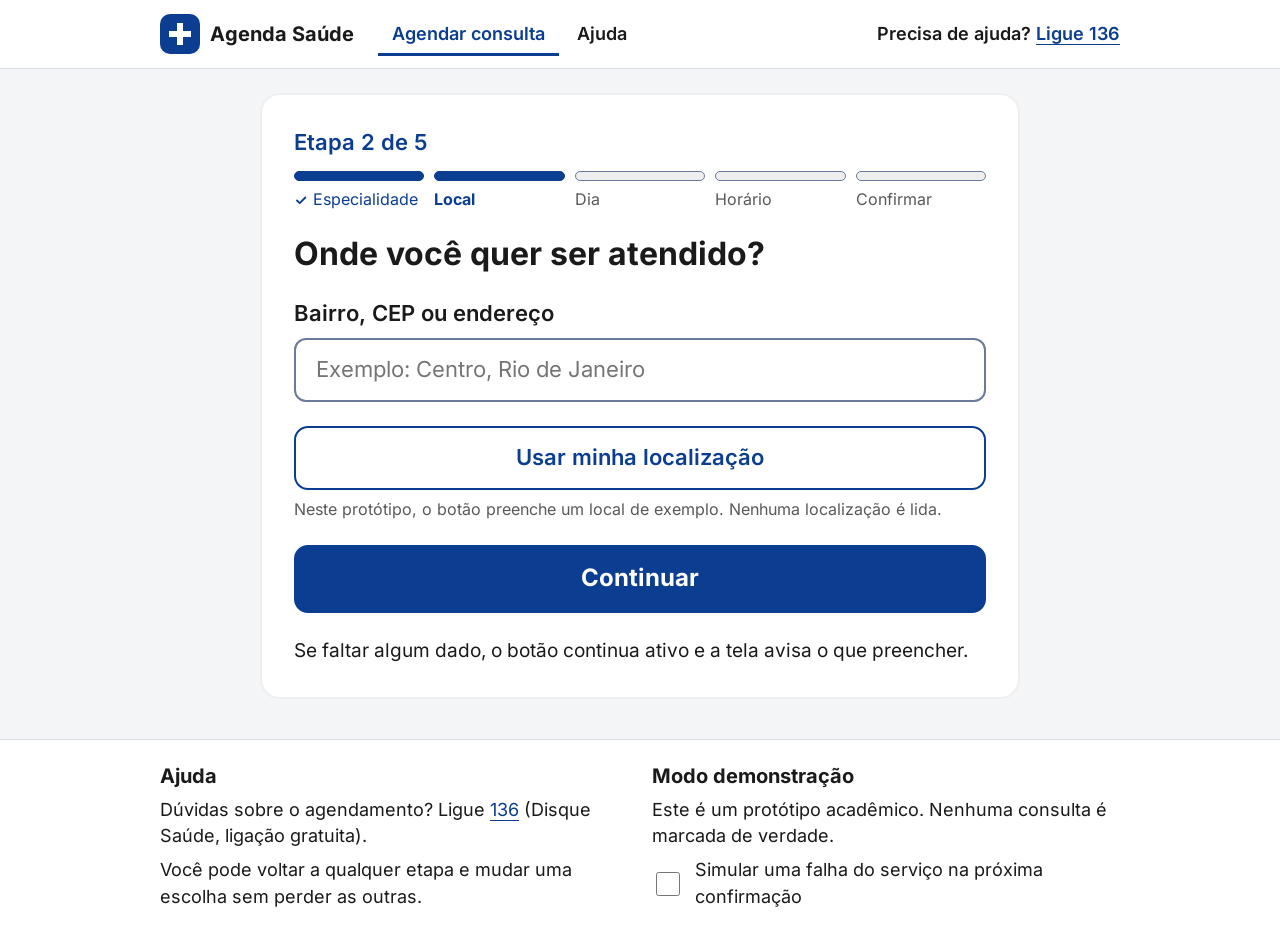
==== commit 2c05e788: "Fluxo em uma etapa por vez, como no prototipo: cada etapa concluida some e a proxima aparece Co-Auth" ====
--- a/index.html
+++ b/index.html
@@ -4,7 +4,7 @@
   <meta charset="utf-8">
   <meta name="viewport" content="width=device-width, initial-scale=1">
   <title>Agendar consulta | Agenda Saúde</title>
-  <meta name="description" content="Protótipo de agendamento de consulta em uma única página.">
+  <meta name="description" content="Protótipo de agendamento de consulta, uma etapa por vez.">
   <link rel="stylesheet" href="estilo.css">
 </head>
 <body>
@@ -30,63 +30,8 @@
   </header>
 
   <main id="conteudo" class="principal" tabindex="-1">
-    <div class="pilha">
-      <div id="resultado"></div>
-
-      <div id="formulario" class="pilha">
-        <section class="card" aria-labelledby="titulo">
-          <div id="etapas"></div>
-          <h1 id="titulo" tabindex="-1">Agendar consulta de clínica geral</h1>
-        </section>
-
-        <section class="card" aria-labelledby="h-local">
-          <h2 id="h-local" tabindex="-1">Onde você quer ser atendido?</h2>
-          <div class="field">
-            <label for="loc">Bairro, CEP ou endereço</label>
-            <p class="hint" id="dica-loc">Exemplo: Centro, Rio de Janeiro</p>
-            <div id="erro-loc"></div>
-            <input class="input" type="text" id="loc" name="loc" aria-describedby="dica-loc" autocomplete="off">
-          </div>
-          <div class="field">
-            <button type="button" class="btn btn-outline btn-wide" id="btn-local">Usar minha localização</button>
-            <p class="hint">Neste protótipo, o botão preenche um local de exemplo. Nenhuma localização é lida.</p>
-          </div>
-          <button type="button" class="btn btn-primary btn-wide" id="cont-local">Continuar</button>
-          <p class="nota">Se faltar algum dado, o botão continua ativo e a tela avisa o que preencher.</p>
-        </section>
-
-        <section class="card" aria-labelledby="h-dia">
-          <h2 id="h-dia" tabindex="-1">Escolha o dia da consulta</h2>
-          <div id="calendario"></div>
-          <div id="erro-dia"></div>
-          <button type="button" class="btn btn-primary btn-wide" id="cont-dia">Continuar</button>
-        </section>
-
-        <section class="card" aria-labelledby="h-hora">
-          <h2 id="h-hora" tabindex="-1">Escolha o horário</h2>
-          <div id="horarios"></div>
-          <div id="erro-hora"></div>
-          <button type="button" class="btn btn-primary btn-wide" id="cont-hora">Continuar</button>
-        </section>
-
-        <section class="card" aria-labelledby="h-clinica-b">
-          <span class="badge badge-warn"><svg class="ic" viewBox="0 0 24 24" aria-hidden="true" focusable="false"><path d="M12 3l10 18H2L12 3z" fill="none" stroke="currentColor" stroke-width="2.5" stroke-linejoin="round"/><path d="M12 10v5M12 18v.5" stroke="currentColor" stroke-width="2.5" stroke-linecap="round"/></svg> Sem agendamento pelo site</span>
-          <h2 id="h-clinica-b">Esta clínica não marca consulta pelo site</h2>
-          <p class="lead">Para marcar, fale com a clínica. Você também pode ver outras clínicas que têm horário livre.</p>
-          <button type="button" class="btn btn-primary btn-wide" id="btn-ligar" aria-expanded="false" aria-controls="telefone">Ligar para a clínica</button>
-          <p class="lead" id="telefone" hidden>Telefone de exemplo: (00) 0000-0000</p>
-          <button type="button" class="btn btn-outline btn-wide" id="btn-livre">Ver clínicas com horário livre</button>
-        </section>
-
-        <section class="card" aria-labelledby="h-confirmar">
-          <h2 id="h-confirmar" tabindex="-1">Confira e confirme</h2>
-          <dl class="resumo" id="resumo"></dl>
-          <div id="erros" tabindex="-1"></div>
-          <button type="button" class="btn btn-primary btn-wide" id="btn-confirmar">Confirmar agendamento</button>
-        </section>
-      </div>
-    </div>
-    <noscript><p class="aviso-js">Esta página precisa de JavaScript para funcionar. Se preferir, ligue 136 (Disque Saúde).</p></noscript>
+    <div class="pilha"><div id="app"></div></div>
+    <noscript><p class="aviso-js">Esta página precisa de JavaScript para mostrar as etapas do agendamento. Se preferir, ligue 136 (Disque Saúde).</p></noscript>
   </main>
 
   <div id="status" class="sr-only" role="status" aria-live="polite"></div>
@@ -96,6 +41,7 @@
       <section aria-labelledby="ajuda-titulo">
         <h2 id="ajuda-titulo">Ajuda</h2>
         <p>Dúvidas sobre o agendamento? Ligue <a href="tel:136">136</a> (Disque Saúde, ligação gratuita).</p>
+        <p>Você pode voltar a qualquer etapa e mudar uma escolha sem perder as outras.</p>
       </section>
       <section aria-labelledby="demo-titulo" class="demo">
         <h2 id="demo-titulo">Modo demonstração</h2>
--- a/estilo.css
+++ b/estilo.css
@@ -108,7 +108,7 @@
 /* ---------- calendário ---------- */
 #calendario, #horarios { display: flex; flex-direction: column; gap: 1.5rem; }
 .mes-nav { display: flex; align-items: center; gap: 0.75rem; }
-.mes-nav h3 { flex: 1; text-align: center; font-size: 1.625rem; white-space: nowrap; }
+.mes-nav .mes-titulo { flex: 1; text-align: center; font-size: 1.625rem; white-space: nowrap; }
 .mes-nav .btn { flex: none; min-height: 4rem; min-width: 13.125rem; font-size: 1.1875rem; padding-inline: 1rem; }
 .cal { width: 100%; border-collapse: separate; border-spacing: 0.5rem; table-layout: fixed; margin: -0.5rem; width: calc(100% + 1rem); }
 .cal th { font-weight: 600; font-size: 1.1875rem; padding: 0; height: 2.25rem; text-align: center; }
@@ -145,7 +145,9 @@
 .resumo { display: grid; gap: 0.875rem; margin: 0; }
 .resumo > div { display: flex; flex-direction: column; gap: 0.125rem; }
 .resumo dt { color: var(--muted); font-size: 1.1875rem; }
-.resumo dd { margin: 0; font-size: 1.5rem; font-weight: 600; overflow-wrap: anywhere; }
+.resumo dd { margin: 0; font-size: 1.5rem; font-weight: 600; display: flex; align-items: center; justify-content: space-between; gap: 0.75rem; flex-wrap: wrap; }
+.resumo dd span { overflow-wrap: anywhere; }
+.resumo dd .btn { min-height: 3rem; font-size: 1.0625rem; padding: 0.25rem 1rem; }
 .vazio { color: var(--muted); font-weight: 400; }
 
 /* ---------- rodapé ---------- */
@@ -165,7 +167,7 @@
   .steps .nome { white-space: nowrap; position: absolute; width: 1px; height: 1px; margin: -1px; overflow: hidden; clip: rect(0 0 0 0); white-space: nowrap; }
   .steps li { position: relative; }
   .mes-nav { flex-wrap: wrap; }
-  .mes-nav h3 { order: -1; flex: 1 0 100%; white-space: normal; }
+  .mes-nav .mes-titulo { order: -1; flex: 1 0 100%; white-space: normal; }
   .mes-nav .btn { flex: 1 1 0; min-width: 0; padding: 0.5rem; font-size: 1.0625rem; }
   .dia { font-size: 1.25rem; height: 3.25rem; }
   .horas { grid-template-columns: repeat(2, 1fr); }
@@ -185,3 +187,12 @@
 @media (forced-colors: active) {
   .hora input:checked + span, .dia[aria-pressed="true"] { outline: 3px solid Highlight; }
 }
+
+/* ---------- uma etapa por vez ---------- */
+.card form { display: flex; flex-direction: column; gap: 1.5rem; }
+.actions { display: flex; flex-wrap: wrap; gap: 1rem; }
+.actions .btn-primary { flex: 1 1 12rem; }
+.actions .btn:not(.btn-primary) { flex: 0 1 auto; }
+.clinica { border: 2px solid var(--off); border-radius: 0.875rem; padding: 1.25rem; display: flex; flex-direction: column; gap: 1rem; }
+.clinica .sub { font-size: 1.5rem; }
+@media (max-width: 40rem) { .actions .btn:not(.btn-primary) { flex: 1 1 100%; } }
